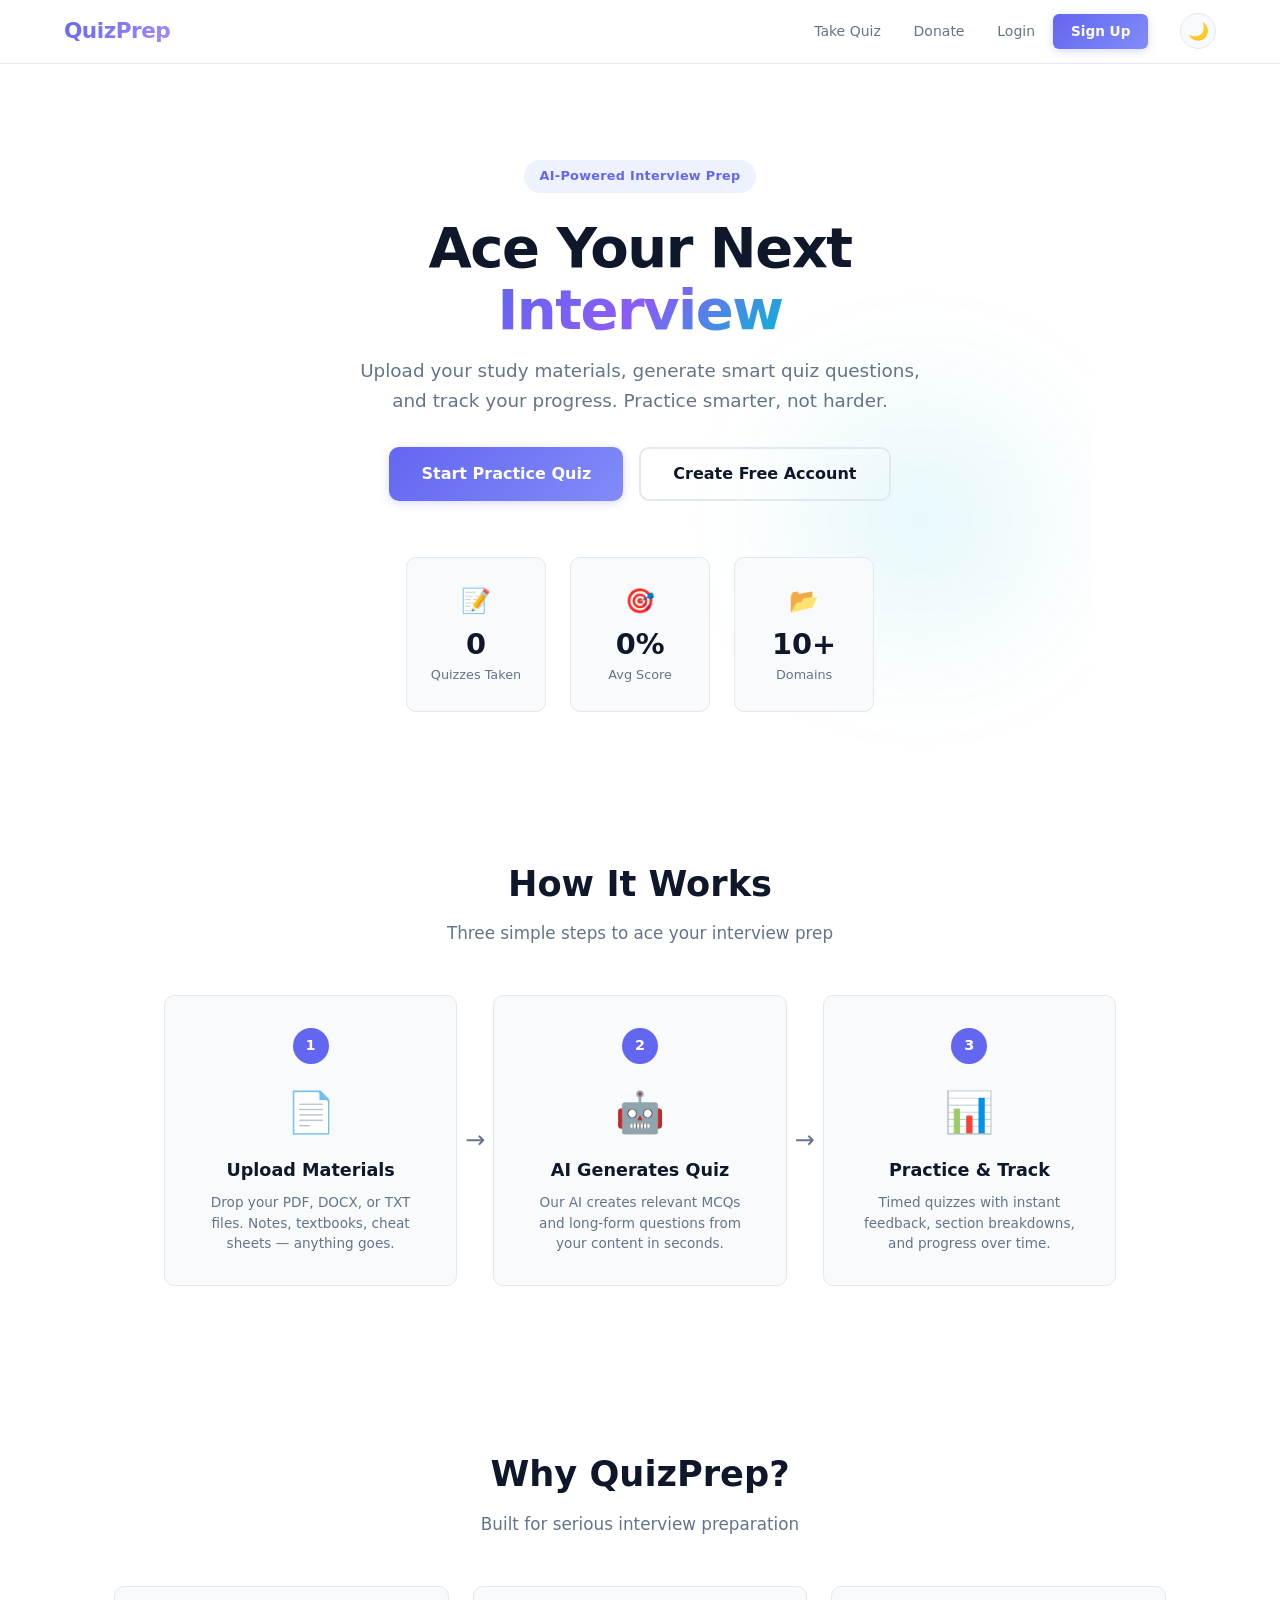
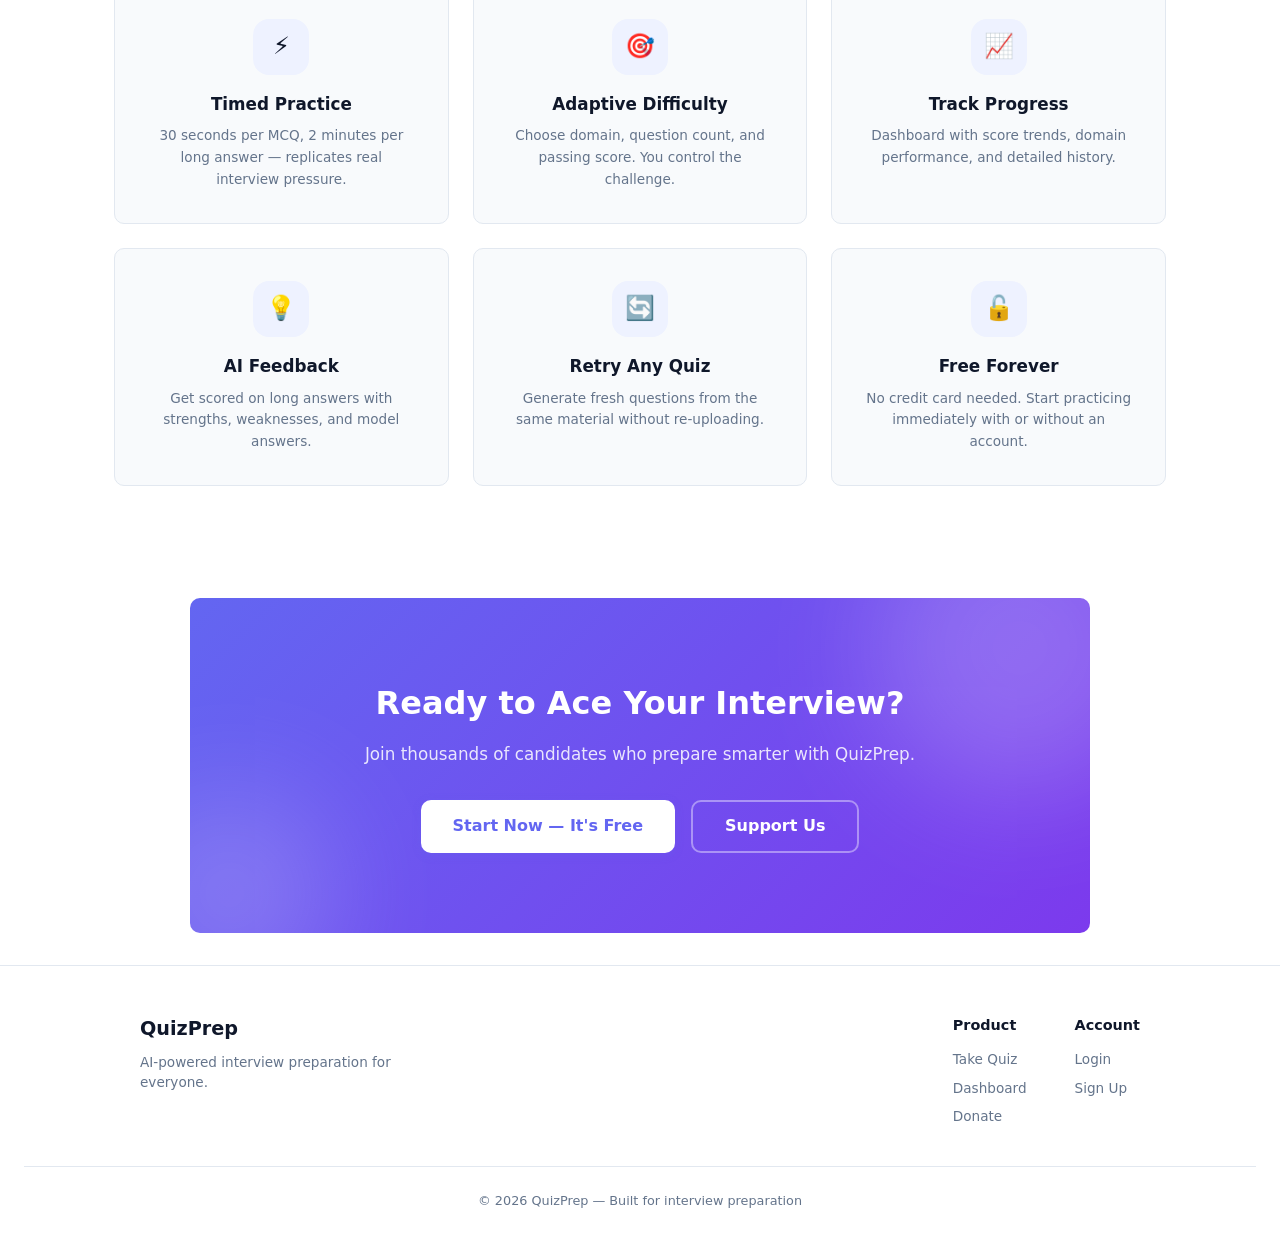
==== frontend/index.html @ 594265dc "Initial commit - QuizPrep application" ====
<!DOCTYPE html>
<html lang="en">
<head>
    <meta charset="UTF-8">
    <meta name="viewport" content="width=device-width, initial-scale=1.0">
    <title>QuizPrep — Ace Your Interviews</title>
    <link rel="stylesheet" href="css/style.css?v=4">
</head>
<body>
    <nav class="navbar">
        <div class="nav-container">
            <a href="/" class="nav-brand">QuizPrep</a>
            <div class="nav-links">
                <a href="pages/quiz.html" class="nav-link">Take Quiz</a>
                <a href="pages/dashboard.html" class="nav-link" id="navDashboard" style="display:none">Dashboard</a>
                <a href="pages/donate.html" class="nav-link">Donate</a>
                <a href="pages/login.html" class="nav-link" id="navLogin">Login</a>
                <a href="pages/register.html" class="nav-link btn btn-primary" id="navRegister">Sign Up</a>
                <button class="nav-link" id="navLogout" style="display:none" onclick="handleLogout()">Logout</button>
            </div>
            <button class="theme-toggle" id="themeToggle" aria-label="Toggle theme">🌙</button>
            <button class="mobile-menu-btn" id="mobileMenuBtn">☰</button>
        </div>
    </nav>

    <main>
        <section class="hero">
            <div class="hero-bg">
                <div class="hero-blob hero-blob-1"></div>
                <div class="hero-blob hero-blob-2"></div>
                <div class="hero-blob hero-blob-3"></div>
            </div>
            <div class="hero-content">
                <div class="hero-badge">AI-Powered Interview Prep</div>
                <h1>Ace Your Next<br><span class="gradient-text">Interview</span></h1>
                <div class="welcome-message" id="welcomeMsg" style="display:none">
                    <p class="welcome-text">Welcome back, <strong id="welcomeName"></strong>!</p>
                </div>
                <p class="hero-subtitle">Upload your study materials, generate smart quiz questions, and track your progress. Practice smarter, not harder.</p>
                <div class="hero-actions">
                    <a href="pages/quiz.html" class="btn btn-primary btn-lg">Start Practice Quiz</a>
                    <a href="pages/register.html" class="btn btn-outline btn-lg" id="signupBtn">Create Free Account</a>
                </div>
                <div class="hero-stats">
                    <div class="stat-card">
                        <div class="stat-icon">📝</div>
                        <span class="stat-number" id="totalQuizzes">0</span>
                        <span class="stat-label">Quizzes Taken</span>
                    </div>
                    <div class="stat-card">
                        <div class="stat-icon">🎯</div>
                        <span class="stat-number" id="avgScore">0%</span>
                        <span class="stat-label">Avg Score</span>
                    </div>
                    <div class="stat-card">
                        <div class="stat-icon">📂</div>
                        <span class="stat-number">10+</span>
                        <span class="stat-label">Domains</span>
                    </div>
                </div>
            </div>
        </section>

        <section class="how-it-works">
            <div class="section-header">
                <h2>How It Works</h2>
                <p>Three simple steps to ace your interview prep</p>
            </div>
            <div class="steps-grid">
                <div class="step-card reveal">
                    <div class="step-number">1</div>
                    <div class="step-icon">📄</div>
                    <h3>Upload Materials</h3>
                    <p>Drop your PDF, DOCX, or TXT files. Notes, textbooks, cheat sheets — anything goes.</p>
                </div>
                <div class="step-connector">
                    <div class="connector-line"></div>
                    <div class="connector-arrow">→</div>
                </div>
                <div class="step-card reveal">
                    <div class="step-number">2</div>
                    <div class="step-icon">🤖</div>
                    <h3>AI Generates Quiz</h3>
                    <p>Our AI creates relevant MCQs and long-form questions from your content in seconds.</p>
                </div>
                <div class="step-connector">
                    <div class="connector-line"></div>
                    <div class="connector-arrow">→</div>
                </div>
                <div class="step-card reveal">
                    <div class="step-number">3</div>
                    <div class="step-icon">📊</div>
                    <h3>Practice & Track</h3>
                    <p>Timed quizzes with instant feedback, section breakdowns, and progress over time.</p>
                </div>
            </div>
        </section>

        <section class="features reveal">
            <div class="section-header">
                <h2>Why QuizPrep?</h2>
                <p>Built for serious interview preparation</p>
            </div>
            <div class="features-grid">
                <div class="feature-card reveal">
                    <div class="feature-icon-wrap">
                        <span class="feature-icon-inner">⚡</span>
                    </div>
                    <h3>Timed Practice</h3>
                    <p>30 seconds per MCQ, 2 minutes per long answer — replicates real interview pressure.</p>
                </div>
                <div class="feature-card reveal">
                    <div class="feature-icon-wrap">
                        <span class="feature-icon-inner">🎯</span>
                    </div>
                    <h3>Adaptive Difficulty</h3>
                    <p>Choose domain, question count, and passing score. You control the challenge.</p>
                </div>
                <div class="feature-card reveal">
                    <div class="feature-icon-wrap">
                        <span class="feature-icon-inner">📈</span>
                    </div>
                    <h3>Track Progress</h3>
                    <p>Dashboard with score trends, domain performance, and detailed history.</p>
                </div>
                <div class="feature-card reveal">
                    <div class="feature-icon-wrap">
                        <span class="feature-icon-inner">💡</span>
                    </div>
                    <h3>AI Feedback</h3>
                    <p>Get scored on long answers with strengths, weaknesses, and model answers.</p>
                </div>
                <div class="feature-card reveal">
                    <div class="feature-icon-wrap">
                        <span class="feature-icon-inner">🔄</span>
                    </div>
                    <h3>Retry Any Quiz</h3>
                    <p>Generate fresh questions from the same material without re-uploading.</p>
                </div>
                <div class="feature-card reveal">
                    <div class="feature-icon-wrap">
                        <span class="feature-icon-inner">🔓</span>
                    </div>
                    <h3>Free Forever</h3>
                    <p>No credit card needed. Start practicing immediately with or without an account.</p>
                </div>
            </div>
        </section>

        <section class="cta-section reveal">
            <div class="cta-bg">
                <div class="cta-blob cta-blob-1"></div>
                <div class="cta-blob cta-blob-2"></div>
            </div>
            <div class="cta-content">
                <h2>Ready to Ace Your Interview?</h2>
                <p>Join thousands of candidates who prepare smarter with QuizPrep.</p>
                <div class="cta-actions">
                    <a href="pages/quiz.html" class="btn btn-primary btn-lg">Start Now — It's Free</a>
                    <a href="pages/donate.html" class="btn btn-outline btn-lg">Support Us</a>
                </div>
            </div>
        </section>
    </main>

    <footer class="footer">
        <div class="footer-content">
            <div class="footer-brand">
                <h3>QuizPrep</h3>
                <p>AI-powered interview preparation for everyone.</p>
            </div>
            <div class="footer-links">
                <div class="footer-col">
                    <h4>Product</h4>
                    <a href="pages/quiz.html">Take Quiz</a>
                    <a href="pages/dashboard.html">Dashboard</a>
                    <a href="pages/donate.html">Donate</a>
                </div>
                <div class="footer-col">
                    <h4>Account</h4>
                    <a href="pages/login.html">Login</a>
                    <a href="pages/register.html">Sign Up</a>
                </div>
            </div>
        </div>
        <div class="footer-bottom">
            <p>&copy; 2026 QuizPrep — Built for interview preparation</p>
        </div>
    </footer>

    <div id="toastContainer" class="toast-container"></div>
    <script src="js/api.js?v=4"></script>
    <script src="js/toast.js?v=4"></script>
    <script src="js/auth.js?v=4"></script>
    <script src="js/app.js?v=4"></script>
</body>
</html>
---- frontend/css/style.css ----
:root {
    --bg: #ffffff;
    --bg-secondary: #f8fafc;
    --bg-tertiary: #f1f5f9;
    --text: #0f172a;
    --text-secondary: #64748b;
    --text-muted: #94a3b8;
    --primary: #6366f1;
    --primary-hover: #4f46e5;
    --primary-light: #eef2ff;
    --primary-subtle: rgba(99, 102, 241, 0.08);
    --border: #e2e8f0;
    --border-light: #f1f5f9;
    --success: #10b981;
    --success-light: #d1fae5;
    --danger: #ef4444;
    --danger-light: #fee2e2;
    --warning: #f59e0b;
    --warning-light: #fef3c7;
    --info: #06b6d4;
    --shadow-sm: 0 1px 2px rgba(0,0,0,0.05);
    --shadow: 0 1px 3px rgba(0,0,0,0.08), 0 1px 2px rgba(0,0,0,0.04);
    --shadow-md: 0 4px 6px rgba(0,0,0,0.07), 0 2px 4px rgba(0,0,0,0.04);
    --shadow-lg: 0 10px 25px rgba(0,0,0,0.08), 0 4px 10px rgba(0,0,0,0.04);
    --shadow-xl: 0 20px 50px rgba(0,0,0,0.1), 0 8px 20px rgba(0,0,0,0.06);
    --radius-sm: 6px;
    --radius: 10px;
    --radius-lg: 16px;
    --radius-xl: 24px;
    --font: 'Inter', 'Segoe UI', system-ui, -apple-system, sans-serif;
    --nav-height: 64px;
    --transition: 0.2s cubic-bezier(0.4, 0, 0.2, 1);
}

[data-theme="dark"] {
    --bg: #0b1121;
    --bg-secondary: #131c31;
    --bg-tertiary: #1a2642;
    --text: #e2e8f0;
    --text-secondary: #94a3b8;
    --text-muted: #64748b;
    --primary: #818cf8;
    --primary-hover: #6366f1;
    --primary-light: #1e1b4b;
    --primary-subtle: rgba(129, 140, 248, 0.08);
    --border: #1e293b;
    --border-light: #1a1f35;
    --shadow-sm: 0 1px 2px rgba(0,0,0,0.2);
    --shadow: 0 1px 3px rgba(0,0,0,0.3), 0 1px 2px rgba(0,0,0,0.2);
    --shadow-md: 0 4px 6px rgba(0,0,0,0.3), 0 2px 4px rgba(0,0,0,0.2);
    --shadow-lg: 0 10px 25px rgba(0,0,0,0.3), 0 4px 10px rgba(0,0,0,0.2);
    --shadow-xl: 0 20px 50px rgba(0,0,0,0.4), 0 8px 20px rgba(0,0,0,0.3);
}

* { margin: 0; padding: 0; box-sizing: border-box; }

body {
    font-family: var(--font);
    background: var(--bg);
    color: var(--text);
    line-height: 1.6;
    -webkit-font-smoothing: antialiased;
    -moz-osx-font-smoothing: grayscale;
    transition: background var(--transition), color var(--transition);
    min-height: 100vh;
}

::selection {
    background: var(--primary);
    color: #fff;
}

a { color: var(--primary); text-decoration: none; transition: color var(--transition); }
a:hover { color: var(--primary-hover); }

img { max-width: 100%; height: auto; }

/* Navbar */
.navbar {
    background: rgba(255,255,255,0.7);
    border-bottom: 1px solid var(--border);
    position: sticky;
    top: 0;
    z-index: 100;
    backdrop-filter: blur(16px) saturate(180%);
    -webkit-backdrop-filter: blur(16px) saturate(180%);
    height: var(--nav-height);
    display: flex;
    align-items: center;
}

[data-theme="dark"] .navbar {
    background: rgba(11, 17, 33, 0.7);
}

.nav-container {
    max-width: 1200px;
    margin: 0 auto;
    padding: 0 1.5rem;
    width: 100%;
    display: flex;
    align-items: center;
    gap: 2rem;
}

.nav-brand {
    font-size: 1.35rem;
    font-weight: 800;
    background: linear-gradient(135deg, var(--primary), #a78bfa);
    -webkit-background-clip: text;
    -webkit-text-fill-color: transparent;
    background-clip: text;
    letter-spacing: -0.5px;
}

.nav-links {
    display: flex;
    align-items: center;
    gap: 0.25rem;
    margin-left: auto;
}

.nav-link {
    color: var(--text-secondary);
    font-size: 0.875rem;
    font-weight: 500;
    padding: 0.5rem 0.9rem;
    border-radius: var(--radius-sm);
    border: none;
    background: none;
    cursor: pointer;
    transition: all var(--transition);
    text-decoration: none;
}

.nav-link:hover {
    color: var(--text);
    background: var(--primary-subtle);
}

.nav-link.btn-primary {
    color: #fff;
    padding: 0.5rem 1.1rem;
    font-size: 0.85rem;
    font-weight: 600;
}

.theme-toggle {
    background: var(--bg-secondary);
    border: 1px solid var(--border);
    border-radius: 50%;
    width: 36px;
    height: 36px;
    cursor: pointer;
    font-size: 1.05rem;
    display: flex;
    align-items: center;
    justify-content: center;
    transition: all var(--transition);
    flex-shrink: 0;
}

.theme-toggle:hover {
    background: var(--bg-tertiary);
    transform: rotate(15deg);
}

[data-theme="dark"] .theme-toggle:hover {
    transform: rotate(-15deg);
}

.mobile-menu-btn {
    display: none;
    background: none;
    border: none;
    font-size: 1.5rem;
    cursor: pointer;
    color: var(--text);
}

/* Buttons */
.btn {
    display: inline-flex;
    align-items: center;
    justify-content: center;
    gap: 0.5rem;
    padding: 0.6rem 1.4rem;
    border-radius: var(--radius-sm);
    font-size: 0.9rem;
    font-weight: 600;
    cursor: pointer;
    border: none;
    transition: all var(--transition);
    text-decoration: none;
    line-height: 1.4;
    position: relative;
    overflow: hidden;
}

.btn:active {
    transform: scale(0.97);
}

.btn-primary {
    background: linear-gradient(135deg, var(--primary), #818cf8);
    color: #fff;
    box-shadow: 0 2px 8px rgba(99, 102, 241, 0.25);
}

.btn-primary:hover {
    background: linear-gradient(135deg, var(--primary-hover), var(--primary));
    transform: translateY(-1px);
    box-shadow: 0 4px 14px rgba(99, 102, 241, 0.35);
}

.btn-outline {
    background: transparent;
    border: 2px solid var(--border);
    color: var(--text);
}

.btn-outline:hover {
    border-color: var(--primary);
    color: var(--primary);
    background: var(--primary-subtle);
    transform: translateY(-1px);
}

.btn-lg {
    padding: 0.85rem 2rem;
    font-size: 1rem;
    border-radius: var(--radius);
}

.btn-block { width: 100%; }
.btn-small { padding: 0.35rem 0.8rem; font-size: 0.8rem; border-radius: 5px; }

.btn:disabled {
    opacity: 0.6;
    cursor: not-allowed;
    transform: none !important;
}

/* Ensure minimum touch target size on mobile */
@media (pointer: coarse) {
    .btn, .nav-link, .mcq-option, .amount-btn, .theme-toggle, select, input, textarea {
        min-height: 44px;
        touch-action: manipulation;
    }
    .nav-link {
        padding: 0.6rem 0.9rem;
    }
    .mcq-option {
        padding: 0.85rem 1rem;
    }
    .amount-btn {
        padding: 0.8rem 0.3rem;
    }
}

/* Scroll Reveal */
.reveal {
    opacity: 0;
    transform: translateY(30px);
    transition: opacity 0.6s ease, transform 0.6s ease;
}

.reveal.visible {
    opacity: 1;
    transform: translateY(0);
}

/* Section Header */
.section-header {
    text-align: center;
    margin-bottom: 3rem;
}

.section-header h2 {
    font-size: 2.2rem;
    font-weight: 800;
    margin-bottom: 0.5rem;
}

.section-header p {
    color: var(--text-secondary);
    font-size: 1.05rem;
}

/* Hero */
.hero {
    position: relative;
    text-align: center;
    padding: 6rem 1.5rem 4rem;
    max-width: 900px;
    margin: 0 auto;
    overflow: hidden;
}

.hero-bg {
    position: absolute;
    inset: -50%;
    z-index: 0;
    pointer-events: none;
}

.hero-blob {
    position: absolute;
    border-radius: 50%;
    filter: blur(80px);
    opacity: 0.15;
}

.hero-blob-1 {
    width: 400px;
    height: 400px;
    background: var(--primary);
    top: -100px;
    left: -100px;
    animation: blob-float 8s ease-in-out infinite;
}

.hero-blob-2 {
    width: 300px;
    height: 300px;
    background: #8b5cf6;
    bottom: -50px;
    right: -50px;
    animation: blob-float 10s ease-in-out infinite reverse;
}

.hero-blob-3 {
    width: 200px;
    height: 200px;
    background: #06b6d4;
    top: 50%;
    left: 60%;
    animation: blob-float 12s ease-in-out infinite 2s;
}

@keyframes blob-float {
    0%, 100% { transform: translate(0, 0) scale(1); }
    33% { transform: translate(30px, -30px) scale(1.1); }
    66% { transform: translate(-20px, 20px) scale(0.9); }
}

.hero-content {
    position: relative;
    z-index: 1;
}

.hero-badge {
    display: inline-flex;
    align-items: center;
    gap: 0.4rem;
    padding: 0.4rem 1rem;
    border-radius: 50px;
    font-size: 0.8rem;
    font-weight: 600;
    background: var(--primary-light);
    color: var(--primary);
    margin-bottom: 1.5rem;
    letter-spacing: 0.3px;
}

.hero h1 {
    font-size: 3.5rem;
    font-weight: 800;
    line-height: 1.1;
    letter-spacing: -1.5px;
    margin-bottom: 1rem;
}

.gradient-text {
    background: linear-gradient(135deg, var(--primary), #8b5cf6, #06b6d4);
    -webkit-background-clip: text;
    -webkit-text-fill-color: transparent;
    background-clip: text;
}

.welcome-message {
    margin-bottom: 0.5rem;
    animation: fade-slide-in 0.5s ease;
}

@keyframes fade-slide-in {
    from { opacity: 0; transform: translateY(-10px); }
    to { opacity: 1; transform: translateY(0); }
}

.welcome-text {
    font-size: 1.15rem;
    color: var(--primary);
    font-weight: 500;
}

.welcome-text strong {
    font-weight: 700;
}

.hero-subtitle {
    font-size: 1.15rem;
    color: var(--text-secondary);
    margin-bottom: 2rem;
    max-width: 580px;
    margin-left: auto;
    margin-right: auto;
    line-height: 1.6;
}

.hero-actions {
    display: flex;
    gap: 1rem;
    justify-content: center;
    flex-wrap: wrap;
    margin-bottom: 3.5rem;
}

.hero-stats {
    display: flex;
    gap: 1.5rem;
    justify-content: center;
    flex-wrap: wrap;
}

.stat-card {
    background: var(--bg-secondary);
    border: 1px solid var(--border);
    border-radius: var(--radius);
    padding: 1.25rem 2rem;
    text-align: center;
    min-width: 140px;
    transition: all 0.3s ease;
}

.stat-card:hover {
    transform: translateY(-2px);
    box-shadow: var(--shadow);
    border-color: var(--primary);
}

.stat-icon {
    font-size: 1.5rem;
    margin-bottom: 0.4rem;
}

.stat-number {
    display: block;
    font-size: 1.8rem;
    font-weight: 800;
    color: var(--text);
    line-height: 1.2;
}

.stat-label {
    font-size: 0.8rem;
    color: var(--text-secondary);
}

/* How It Works */
.how-it-works {
    padding: 5rem 1.5rem;
    max-width: 1000px;
    margin: 0 auto;
}

.steps-grid {
    display: flex;
    align-items: center;
    justify-content: center;
    gap: 0;
}

.step-card {
    flex: 1;
    background: var(--bg-secondary);
    border: 1px solid var(--border);
    border-radius: var(--radius);
    padding: 2rem;
    text-align: center;
    position: relative;
    transition: all 0.3s ease;
}

.step-card:hover {
    transform: translateY(-4px);
    box-shadow: var(--shadow-lg);
    border-color: var(--primary);
}

.step-number {
    width: 36px;
    height: 36px;
    border-radius: 50%;
    background: var(--primary);
    color: #fff;
    font-size: 0.9rem;
    font-weight: 700;
    display: flex;
    align-items: center;
    justify-content: center;
    margin: 0 auto 1rem;
}

.step-icon {
    font-size: 2.5rem;
    margin-bottom: 0.75rem;
}

.step-card h3 {
    font-size: 1.1rem;
    margin-bottom: 0.5rem;
}

.step-card p {
    font-size: 0.85rem;
    color: var(--text-secondary);
    line-height: 1.5;
}

.step-connector {
    display: flex;
    flex-direction: column;
    align-items: center;
    padding: 0 0.5rem;
    color: var(--text-secondary);
    font-size: 1.2rem;
    flex-shrink: 0;
}

.connector-line {
    width: 2px;
    height: 30px;
    background: var(--border);
    display: none;
}

.connector-arrow {
    font-size: 1.5rem;
}

/* Features */
.features {
    padding: 5rem 1.5rem;
    max-width: 1100px;
    margin: 0 auto;
}

.features-grid {
    display: grid;
    grid-template-columns: repeat(auto-fit, minmax(280px, 1fr));
    gap: 1.5rem;
}

.feature-card {
    background: var(--bg-secondary);
    border: 1px solid var(--border);
    border-radius: var(--radius);
    padding: 2rem;
    text-align: center;
    transition: all 0.3s ease;
    position: relative;
    overflow: hidden;
}

.feature-card::before {
    content: '';
    position: absolute;
    top: 0;
    left: 0;
    right: 0;
    height: 3px;
    background: linear-gradient(90deg, var(--primary), #8b5cf6);
    transform: scaleX(0);
    transition: transform 0.3s ease;
    transform-origin: left;
}

.feature-card:hover::before {
    transform: scaleX(1);
}

.feature-card:hover {
    transform: translateY(-4px);
    box-shadow: var(--shadow-lg);
}

.feature-icon-wrap {
    width: 56px;
    height: 56px;
    border-radius: 16px;
    background: var(--primary-light);
    display: flex;
    align-items: center;
    justify-content: center;
    margin: 0 auto 1rem;
    transition: all 0.3s ease;
}

.feature-card:hover .feature-icon-wrap {
    background: var(--primary);
    transform: scale(1.1) rotate(-5deg);
}

.feature-icon-inner {
    font-size: 1.5rem;
    transition: all 0.3s ease;
}

.feature-card:hover .feature-icon-inner {
    filter: brightness(10);
}

.feature-card h3 {
    font-size: 1.05rem;
    margin-bottom: 0.5rem;
}

.feature-card p {
    font-size: 0.85rem;
    color: var(--text-secondary);
    line-height: 1.6;
}

/* CTA */
.cta-section {
    position: relative;
    text-align: center;
    padding: 5rem 1.5rem;
    margin: 2rem 1.5rem;
    border-radius: var(--radius);
    overflow: hidden;
    background: linear-gradient(135deg, var(--primary), #7c3aed);
    max-width: 900px;
    margin-left: auto;
    margin-right: auto;
}

.cta-bg {
    position: absolute;
    inset: 0;
    pointer-events: none;
    overflow: hidden;
}

.cta-blob {
    position: absolute;
    border-radius: 50%;
    filter: blur(60px);
    opacity: 0.2;
}

.cta-blob-1 {
    width: 300px;
    height: 300px;
    background: #fff;
    top: -100px;
    right: -80px;
    animation: blob-float 8s ease-in-out infinite;
}

.cta-blob-2 {
    width: 200px;
    height: 200px;
    background: #fff;
    bottom: -60px;
    left: -60px;
    animation: blob-float 10s ease-in-out infinite reverse;
}

.cta-content {
    position: relative;
    z-index: 1;
}

.cta-content h2 {
    font-size: 2rem;
    color: #fff;
    margin-bottom: 0.75rem;
}

.cta-content p {
    color: rgba(255,255,255,0.85);
    font-size: 1.05rem;
    margin-bottom: 2rem;
}

.cta-actions {
    display: flex;
    gap: 1rem;
    justify-content: center;
    flex-wrap: wrap;
}

.cta-section .btn-primary {
    background: #fff;
    color: var(--primary);
}

.cta-section .btn-primary:hover {
    background: rgba(255,255,255,0.9);
    transform: translateY(-2px);
    box-shadow: 0 8px 25px rgba(0,0,0,0.2);
}

.cta-section .btn-outline {
    border-color: rgba(255,255,255,0.4);
    color: #fff;
}

.cta-section .btn-outline:hover {
    border-color: #fff;
    background: rgba(255,255,255,0.1);
}

/* Footer */
.footer {
    border-top: 1px solid var(--border);
    padding: 3rem 1.5rem 1.5rem;
}

.footer-content {
    max-width: 1000px;
    margin: 0 auto;
    display: flex;
    justify-content: space-between;
    gap: 3rem;
    flex-wrap: wrap;
    margin-bottom: 2rem;
}

.footer-brand h3 {
    font-size: 1.2rem;
    margin-bottom: 0.4rem;
}

.footer-brand p {
    font-size: 0.85rem;
    color: var(--text-secondary);
    max-width: 260px;
    line-height: 1.5;
}

.footer-links {
    display: flex;
    gap: 3rem;
}

.footer-col h4 {
    font-size: 0.9rem;
    margin-bottom: 0.75rem;
    color: var(--text);
}

.footer-col a {
    display: block;
    font-size: 0.85rem;
    color: var(--text-secondary);
    text-decoration: none;
    margin-bottom: 0.4rem;
    transition: color 0.2s;
}

.footer-col a:hover {
    color: var(--primary);
}

.footer-bottom {
    text-align: center;
    padding-top: 1.5rem;
    border-top: 1px solid var(--border);
    color: var(--text-secondary);
    font-size: 0.8rem;
}

@media (max-width: 768px) {
    .hero h1 {
        font-size: 2.2rem;
    }

    .steps-grid {
        flex-direction: column;
    }

    .step-connector {
        flex-direction: row;
        padding: 0.5rem 0;
    }

    .connector-line {
        width: 30px;
        height: 2px;
        display: block;
    }

    .connector-arrow {
        transform: rotate(0deg);
    }

    .footer-content {
        flex-direction: column;
        text-align: center;
    }

    .footer-links {
        justify-content: center;
    }

    .cta-section {
        margin: 2rem 1rem;
        padding: 3rem 1.5rem;
    }

    .stat-card {
        min-width: 100px;
        padding: 1rem 1.25rem;
    }

    .hero-stats {
        gap: 0.75rem;
    }

    .features-grid {
        grid-template-columns: 1fr;
    }

    .nav-links { display: none; }
    .nav-links.open {
        display: flex;
        flex-direction: column;
        position: absolute;
        top: 100%;
        left: 0;
        right: 0;
        background: rgba(255,255,255,0.95);
        border-bottom: 1px solid var(--border);
        padding: 0.75rem;
        box-shadow: var(--shadow-lg);
        backdrop-filter: blur(16px);
        gap: 0.25rem;
    }
    [data-theme="dark"] .nav-links.open {
        background: rgba(11, 17, 33, 0.95);
    }
    .nav-links.open .nav-link {
        padding: 0.65rem 0.9rem;
        width: 100%;
        text-align: left;
        border-radius: var(--radius-sm);
    }
    .nav-links.open .nav-link.btn-primary {
        width: auto;
        text-align: center;
        margin-top: 0.25rem;
    }
    .mobile-menu-btn { display: block; }
    .hero { padding: 3rem 1rem 2rem; }
    .hero h1 { font-size: 2rem; }
    .hero-stats { gap: 1.5rem; flex-wrap: wrap; }
    .result-stats { grid-template-columns: 1fr; }
    .section-bar-name { width: 100px; }
    .dashboard-grid { grid-template-columns: 1fr; }
    .result-actions { flex-direction: column; align-items: stretch; }
    .result-actions .btn { width: 100%; }
    .score-ring-container { width: 160px; height: 160px; }
    .result-hero h1 { font-size: 1.5rem; }
    .setup-card { padding: 1.5rem; }
    .quiz-card { padding: 1.5rem; }
    .donate-card { padding: 1.5rem; }
    .auth-card { padding: 1.5rem; }
    .auth-card h1 { font-size: 1.35rem; }
    .file-drop-zone { padding: 1.5rem; }
    .section-bar-item { flex-wrap: wrap; gap: 0.4rem; }
    .section-bar-name { width: 100%; font-size: 0.8rem; }
    .section-bar-track { width: 100%; order: 1; }
    .section-bar-percent { order: 2; }
    .question-text { font-size: 1.05rem; }
    .mcq-option { padding: 0.75rem 0.9rem; font-size: 0.9rem; }
    .quiz-timer { font-size: 0.85rem; padding: 0.3rem 0.75rem; }
    .dash-card { padding: 1rem; }
    .dash-card-value { font-size: 1.6rem; }
    .prompt-card { padding: 2rem 1.5rem; }
    .retry-loading-card { padding: 2rem 1.5rem; }
    .donation-card { padding: 1.5rem; }
    .donate-page { min-height: calc(100vh - var(--nav-height)); }
}

@media (max-width: 480px) {
    .hero { padding: 2.5rem 1rem 1.5rem; }
    .hero h1 { font-size: 1.6rem; }
    .hero-badge { font-size: 0.7rem; padding: 0.25rem 0.75rem; }
    .hero-subtitle { font-size: 0.9rem; }
    .hero-actions { flex-direction: column; }
    .hero-actions .btn { width: 100%; }
    .hero-stats { gap: 0.5rem; }
    .hero-stats .stat-card { min-width: 80px; padding: 0.75rem 0.5rem; }
    .hero-stats .stat-number { font-size: 1.3rem; }
    .section-header h2 { font-size: 1.6rem; }
    .section-header p { font-size: 0.85rem; }
    .step-card { padding: 1.25rem; }
    .feature-card { padding: 1.25rem; }
    .cta-content h2 { font-size: 1.4rem; }
    .cta-actions { flex-direction: column; }
    .cta-actions .btn { width: 100%; }
    .setup-card h1 { font-size: 1.3rem; }
    .quiz-card { padding: 1.25rem; }
    .question-text { font-size: 1rem; }
    .long-answer-input { min-height: 100px; font-size: 0.9rem; }
    .result-hero h1 { font-size: 1.3rem; }
    .score-ring-container { width: 140px; height: 140px; }
    .score-text { font-size: 2rem; }
    .stat-value { font-size: 1.4rem; }
    .dashboard-cards { grid-template-columns: repeat(2, 1fr); }
    .quiz-table th, .quiz-table td { padding: 0.5rem; font-size: 0.75rem; }
    .amount-grid { grid-template-columns: repeat(3, 1fr); }
    .donate-card h1 { font-size: 1.4rem; }
    .coffee-icon { font-size: 2.5rem; }

    .retry-loading-card h2 { font-size: 1.1rem; }
    .retry-loading-card { padding: 1.5rem 1.25rem; }
    .answer-review-item { padding: 1rem; }
    .section-bar-item { gap: 0.3rem; }
}

@media (max-width: 360px) {
    .hero h1 { font-size: 1.35rem; }
    .hero-stats .stat-card { min-width: 70px; padding: 0.6rem 0.4rem; }
    .hero-stats .stat-number { font-size: 1.1rem; }
    .nav-container { padding: 0 0.75rem; gap: 0.75rem; }
    .nav-brand { font-size: 1.15rem; }
    .theme-toggle { width: 32px; height: 32px; font-size: 0.9rem; }
    .setup-card { padding: 1rem; }
    .setup-card h1 { font-size: 1.15rem; }
    .quiz-card { padding: 1rem; }
    .quiz-meta { flex-direction: column; gap: 0.5rem; align-items: flex-start; }
    .quiz-timer { align-self: flex-start; }
    .dashboard-cards { grid-template-columns: 1fr; }
    .amount-grid { grid-template-columns: repeat(3, 1fr); gap: 0.35rem; }
    .amount-btn { font-size: 0.8rem; padding: 0.6rem 0.2rem; }
    .qr-image { width: 160px; height: 160px; }
    .stat-card { padding: 1rem; }
    .result-stats { gap: 0.5rem; }
    .section-bar-track { height: 20px; }
    .donate-card { padding: 1.25rem; }
    .auth-card { padding: 1.25rem; }
}

@media (min-width: 769px) {
    .nav-links { display: flex !important; }
}

.auth-card .divider {
    display: flex;
    align-items: center;
    gap: 1rem;
    margin: 1.5rem 0;
    color: var(--text-muted);
    font-size: 0.8rem;
}

.auth-card .divider::before,
.auth-card .divider::after {
    content: '';
    flex: 1;
    height: 1px;
    background: var(--border);
}

/* Utility */
.center { text-align: center; }
.mt-1 { margin-top: 0.5rem; }
.mt-2 { margin-top: 1rem; }
.mt-3 { margin-top: 1.5rem; }
.mt-4 { margin-top: 2rem; }
.mb-1 { margin-bottom: 0.5rem; }
.mb-2 { margin-bottom: 1rem; }
.mb-3 { margin-bottom: 1.5rem; }
.gap-1 { gap: 0.5rem; }
.gap-2 { gap: 1rem; }
.flex { display: flex; }
.flex-col { flex-direction: column; }
.items-center { align-items: center; }
.justify-center { justify-content: center; }
.justify-between { justify-content: space-between; }
.text-sm { font-size: 0.85rem; }
.text-muted { color: var(--text-secondary); }
.font-semibold { font-weight: 600; }
.truncate { overflow: hidden; text-overflow: ellipsis; white-space: nowrap; }

/* Auth Pages */
.auth-page {
    display: flex;
    align-items: center;
    justify-content: center;
    min-height: calc(100vh - var(--nav-height));
    padding: 2rem 1rem;
}

.auth-card {
    background: var(--bg-secondary);
    border: 1px solid var(--border);
    border-radius: var(--radius-xl);
    padding: 2.5rem;
    width: 100%;
    max-width: 420px;
    box-shadow: var(--shadow-xl);
}

.auth-card h1 {
    font-size: 1.6rem;
    font-weight: 800;
    margin-bottom: 0.25rem;
    text-align: center;
}

.auth-subtitle {
    text-align: center;
    color: var(--text-secondary);
    font-size: 0.9rem;
    margin-bottom: 1.5rem;
}

.auth-form {
    display: flex;
    flex-direction: column;
    gap: 1rem;
}

/* Form Groups */
.form-group {
    display: flex;
    flex-direction: column;
    gap: 0.35rem;
}

.form-group label {
    font-size: 0.85rem;
    font-weight: 600;
    color: var(--text);
}

.form-group input,
.form-group select,
.form-group textarea {
    padding: 0.7rem 0.9rem;
    border-radius: var(--radius-sm);
    border: 1px solid var(--border);
    background: var(--bg);
    color: var(--text);
    font-size: 0.95rem;
    transition: all var(--transition);
}

.form-group input:focus,
.form-group select:focus,
.form-group textarea:focus {
    outline: none;
    border-color: var(--primary);
    box-shadow: 0 0 0 3px var(--primary-subtle);
}

.form-hint { font-size: 0.75rem; color: var(--text-secondary); }

.form-error {
    color: var(--danger);
    font-size: 0.85rem;
    min-height: 1.2em;
}

.form-checkbox label {
    display: flex;
    align-items: center;
    gap: 0.5rem;
    font-size: 0.85rem;
    cursor: pointer;
}

.form-checkbox input[type="checkbox"] {
    width: 16px;
    height: 16px;
    accent-color: var(--primary);
}

.auth-footer {
    text-align: center;
    margin-top: 1.5rem;
    font-size: 0.85rem;
    color: var(--text-secondary);
}

.auth-guest {
    text-align: center;
    margin-top: 0.75rem;
    font-size: 0.85rem;
}

/* Quiz Setup */
.quiz-setup {
    max-width: 600px;
    margin: 2rem auto;
    padding: 0 1rem;
}

.setup-card {
    background: var(--bg-secondary);
    border: 1px solid var(--border);
    border-radius: var(--radius-lg);
    padding: 2.5rem;
    box-shadow: var(--shadow-lg);
}

.setup-card h1 {
    font-size: 1.6rem;
    font-weight: 800;
    margin-bottom: 1.5rem;
}

.file-drop-zone {
    border: 2px dashed var(--border);
    border-radius: var(--radius);
    padding: 2.5rem;
    text-align: center;
    cursor: pointer;
    transition: all var(--transition);
    background: var(--bg);
}

.file-drop-zone:hover,
.file-drop-zone.dragover {
    border-color: var(--primary);
    background: var(--primary-subtle);
}

.file-icon { font-size: 2.5rem; display: block; margin-bottom: 0.5rem; }
.file-drop-zone p { margin-bottom: 0.25rem; color: var(--text); }
.file-drop-zone p strong { color: var(--primary); }
.file-drop-zone small { color: var(--text-muted); }

.file-info {
    display: flex;
    align-items: center;
    gap: 0.75rem;
    padding: 0.75rem 1rem;
    background: var(--primary-subtle);
    border: 1px solid var(--primary-light);
    border-radius: var(--radius-sm);
    margin-top: 0.5rem;
}

.file-info span {
    flex: 1;
    font-size: 0.9rem;
    font-weight: 500;
    color: var(--text);
    overflow: hidden;
    text-overflow: ellipsis;
    white-space: nowrap;
}

.checkbox-label {
    display: flex;
    align-items: center;
    gap: 0.5rem;
    cursor: pointer;
    font-size: 0.9rem;
    padding: 0.3rem 0;
}

.checkbox-label input[type="checkbox"] {
    width: 18px;
    height: 18px;
    accent-color: var(--primary);
}

input[type="range"] {
    width: 100%;
    accent-color: var(--primary);
    height: 6px;
    cursor: pointer;
}

.range-labels {
    display: flex;
    justify-content: space-between;
    font-size: 0.75rem;
    color: var(--text-muted);
}

/* Quiz Active */
.quiz-active {
    max-width: 700px;
    margin: 1rem auto;
    padding: 0 1rem;
}

.quiz-header {
    margin-bottom: 1.5rem;
}

.quiz-progress-bar {
    height: 4px;
    background: var(--bg-tertiary);
    border-radius: 4px;
    margin-bottom: 0.75rem;
    overflow: hidden;
}

.quiz-progress-fill {
    height: 100%;
    background: linear-gradient(90deg, var(--primary), #a78bfa);
    border-radius: 4px;
    transition: width 0.4s ease;
}

.quiz-meta {
    display: flex;
    justify-content: space-between;
    align-items: center;
    font-size: 0.9rem;
    color: var(--text-secondary);
}

.quiz-timer {
    font-weight: 700;
    font-variant-numeric: tabular-nums;
    background: var(--bg-secondary);
    padding: 0.4rem 1rem;
    border-radius: 50px;
    border: 2px solid var(--border);
    font-size: 0.95rem;
    letter-spacing: 0.5px;
    transition: all 0.3s ease;
    display: inline-flex;
    align-items: center;
    gap: 0.4rem;
}

.quiz-timer::before {
    content: '';
    width: 8px;
    height: 8px;
    border-radius: 50%;
    background: var(--primary);
    transition: background 0.3s ease;
}

.quiz-timer.warning {
    color: var(--warning);
    border-color: var(--warning);
    background: rgba(245, 158, 11, 0.08);
}
.quiz-timer.warning::before { background: var(--warning); }

.quiz-timer.danger {
    color: #ef4444;
    border-color: #ef4444;
    background: rgba(239, 68, 68, 0.08);
    animation: timer-pulse 0.8s ease-in-out infinite;
}
.quiz-timer.danger::before { background: #ef4444; animation: blink 0.4s infinite; }

@keyframes timer-pulse {
    0%, 100% { transform: scale(1); }
    50% { transform: scale(1.05); }
}

@keyframes pulse {
    0%, 100% { opacity: 1; }
    50% { opacity: 0.5; }
}

@keyframes blink {
    0%, 100% { opacity: 1; }
    50% { opacity: 0.2; }
}

.quiz-card {
    background: var(--bg-secondary);
    border: 1px solid var(--border);
    border-radius: var(--radius-lg);
    padding: 2rem;
    box-shadow: var(--shadow-lg);
}

.question-type-badge {
    display: inline-block;
    padding: 0.2rem 0.7rem;
    border-radius: 20px;
    font-size: 0.75rem;
    font-weight: 600;
    margin-bottom: 1rem;
    background: var(--primary-subtle);
    color: var(--primary);
}

.question-text {
    font-size: 1.15rem;
    margin-bottom: 1.5rem;
    line-height: 1.6;
}

.mcq-options {
    display: flex;
    flex-direction: column;
    gap: 0.75rem;
    margin-bottom: 1.5rem;
}

.mcq-option {
    display: flex;
    align-items: center;
    gap: 0.75rem;
    padding: 0.9rem 1.1rem;
    border: 2px solid var(--border);
    border-radius: var(--radius);
    cursor: pointer;
    transition: all var(--transition);
    font-size: 0.95rem;
    background: var(--bg);
}

.mcq-option:hover {
    border-color: var(--primary);
    background: var(--primary-subtle);
}

.mcq-option.selected {
    border-color: var(--primary);
    background: var(--primary-subtle);
}

.mcq-option .option-key {
    width: 28px;
    height: 28px;
    border-radius: 50%;
    background: var(--bg-tertiary);
    display: flex;
    align-items: center;
    justify-content: center;
    font-weight: 700;
    font-size: 0.8rem;
    flex-shrink: 0;
    color: var(--text-secondary);
}

.mcq-option.selected .option-key {
    background: var(--primary);
    color: #fff;
}

.long-answer-input {
    width: 100%;
    padding: 1rem;
    border-radius: var(--radius);
    border: 1px solid var(--border);
    background: var(--bg);
    color: var(--text);
    font-size: 0.95rem;
    resize: vertical;
    min-height: 120px;
    font-family: var(--font);
    transition: border-color var(--transition);
}

.long-answer-input:focus {
    outline: none;
    border-color: var(--primary);
    box-shadow: 0 0 0 3px var(--primary-subtle);
}

.question-actions {
    margin-top: 1.5rem;
    display: flex;
    justify-content: flex-end;
}

/* Timeout overlay */
.timeout-overlay {
    position: fixed;
    inset: 0;
    background: rgba(0,0,0,0.5);
    display: flex;
    align-items: center;
    justify-content: center;
    z-index: 200;
    backdrop-filter: blur(4px);
}

.timeout-card {
    background: var(--bg);
    border-radius: var(--radius-lg);
    padding: 2rem;
    text-align: center;
    box-shadow: var(--shadow-xl);
    max-width: 360px;
}

.timeout-card h3 { margin-bottom: 0.5rem; }

/* Results Page */
.results-page {
    max-width: 800px;
    margin: 2rem auto;
    padding: 0 1rem;
}

.loading-state {
    text-align: center;
    padding: 4rem 1rem;
}

.spinner {
    width: 40px;
    height: 40px;
    border: 4px solid var(--border);
    border-top-color: var(--primary);
    border-radius: 50%;
    animation: spin 0.8s linear infinite;
    margin: 0 auto 1rem;
}

@keyframes spin { to { transform: rotate(360deg); } }

.result-hero {
    text-align: center;
    padding: 2rem 0;
}

.score-ring-container {
    width: 200px;
    height: 200px;
    margin: 0 auto 1.5rem;
}

.score-ring { width: 100%; height: 100%; }

.ring-bg {
    fill: none;
    stroke: var(--bg-tertiary);
    stroke-width: 12;
}

.ring-fill {
    fill: none;
    stroke: var(--primary);
    stroke-width: 12;
    stroke-linecap: round;
    stroke-dasharray: 565.48;
    stroke-dashoffset: 565.48;
    transition: stroke-dashoffset 1.5s ease;
}

.ring-fill.pass { stroke: var(--success); }
.ring-fill.fail { stroke: var(--danger); }

.score-text {
    fill: var(--text);
    font-size: 2.5rem;
    font-weight: 800;
}

.result-hero h1 { font-size: 2rem; margin-bottom: 0.25rem; }
.result-domain { color: var(--text-secondary); margin-bottom: 1rem; }

.result-badge {
    display: inline-block;
    padding: 0.4rem 1.2rem;
    border-radius: 50px;
    font-weight: 700;
    font-size: 0.9rem;
}

.result-badge.pass {
    background: var(--success-light);
    color: var(--success);
}

.result-badge.fail {
    background: var(--danger-light);
    color: var(--danger);
}

.result-stats {
    display: grid;
    grid-template-columns: repeat(3, 1fr);
    gap: 1rem;
    margin: 2rem 0;
}

.stat-card {
    background: var(--bg-secondary);
    border: 1px solid var(--border);
    border-radius: var(--radius);
    padding: 1.5rem;
    text-align: center;
}

.stat-value {
    display: block;
    font-size: 1.8rem;
    font-weight: 800;
}

.stat-label { font-size: 0.8rem; color: var(--text-secondary); }

.result-section-breakdown,
.result-answers {
    margin: 2rem 0;
}

.result-section-breakdown h2,
.result-answers h2 {
    margin-bottom: 1rem;
    font-size: 1.3rem;
}

.section-bar-item {
    display: flex;
    align-items: center;
    gap: 1rem;
    margin-bottom: 0.75rem;
}

.section-bar-name { width: 140px; font-size: 0.85rem; font-weight: 500; }

.section-bar-track {
    flex: 1;
    height: 24px;
    background: var(--bg-tertiary);
    border-radius: 12px;
    overflow: hidden;
}

.section-bar-fill {
    height: 100%;
    border-radius: 12px;
    transition: width 1s ease;
}

.section-bar-fill.good { background: var(--success); }
.section-bar-fill.needs-work { background: var(--warning); }
.section-bar-fill.poor { background: var(--danger); }

.section-bar-percent { width: 45px; text-align: right; font-weight: 600; font-size: 0.85rem; }

.answer-review-item {
    background: var(--bg-secondary);
    border: 1px solid var(--border);
    border-radius: var(--radius);
    padding: 1.25rem;
    margin-bottom: 1rem;
}

.answer-review-item .q-text {
    font-weight: 600;
    margin-bottom: 0.5rem;
    font-size: 0.95rem;
}

.answer-review-item .q-type {
    font-size: 0.75rem;
    color: var(--text-secondary);
    margin-bottom: 0.5rem;
}

.answer-review-item .your-ans {
    font-size: 0.85rem;
    color: var(--text-secondary);
    margin-bottom: 0.25rem;
}

.answer-review-item .correct-ans {
    font-size: 0.85rem;
    color: var(--success);
    margin-bottom: 0.25rem;
}

.answer-review-item .wrong-ans {
    color: var(--danger);
}

.answer-review-item .eval-item {
    font-size: 0.8rem;
    color: var(--text-secondary);
    margin-top: 0.5rem;
}

.result-actions {
    display: flex;
    gap: 1rem;
    justify-content: center;
    flex-wrap: wrap;
    margin: 2rem 0;
}

/* Dashboard */
.dashboard-page {
    max-width: 1100px;
    margin: 2rem auto;
    padding: 0 1rem;
}

.dashboard-header {
    margin-bottom: 2rem;
}

.dashboard-header h1 { font-size: 2rem; }
.dashboard-header p { color: var(--text-secondary); }

.dashboard-cards {
    display: grid;
    grid-template-columns: repeat(auto-fit, minmax(200px, 1fr));
    gap: 1rem;
    margin-bottom: 2rem;
}

.dash-card {
    background: var(--bg-secondary);
    border: 1px solid var(--border);
    border-radius: var(--radius);
    padding: 1.5rem;
    text-align: center;
    transition: transform var(--transition), box-shadow var(--transition);
}

.dash-card:hover {
    transform: translateY(-2px);
    box-shadow: var(--shadow-md);
}

.dash-card-icon { font-size: 1.8rem; margin-bottom: 0.5rem; display: block; }
.dash-card-value { font-size: 2rem; font-weight: 800; }
.dash-card-label { font-size: 0.8rem; color: var(--text-secondary); }

.dashboard-grid {
    display: grid;
    grid-template-columns: 1fr 1fr;
    gap: 1.5rem;
    margin-bottom: 2rem;
}

.dashboard-section {
    background: var(--bg-secondary);
    border: 1px solid var(--border);
    border-radius: var(--radius-lg);
    padding: 1.5rem;
    margin-bottom: 1.5rem;
}

.dashboard-section h2 {
    font-size: 1.1rem;
    margin-bottom: 1rem;
}

.chart-container { min-height: 250px; }
.chart-container canvas { width: 100% !important; height: 250px !important; }

.quiz-table {
    width: 100%;
    border-collapse: collapse;
}

.quiz-table th {
    text-align: left;
    padding: 0.75rem;
    font-size: 0.8rem;
    color: var(--text-secondary);
    border-bottom: 2px solid var(--border);
    font-weight: 600;
}

.quiz-table td {
    padding: 0.75rem;
    border-bottom: 1px solid var(--border);
    font-size: 0.9rem;
}

.quiz-table tr:hover td {
    background: var(--primary-subtle);
}

.pass-badge {
    display: inline-block;
    padding: 0.15rem 0.6rem;
    border-radius: 12px;
    font-size: 0.75rem;
    font-weight: 600;
}

.pass-badge.pass { background: var(--success-light); color: var(--success); }
.pass-badge.fail { background: var(--danger-light); color: var(--danger); }

.login-prompt {
    text-align: center;
    padding: 4rem 1rem;
}

.prompt-card {
    background: var(--bg-secondary);
    border: 1px solid var(--border);
    border-radius: var(--radius-lg);
    padding: 3rem;
    max-width: 400px;
    margin: 0 auto;
}

.prompt-card h2 { margin-bottom: 0.5rem; }
.prompt-card p { color: var(--text-secondary); margin-bottom: 1.5rem; }
.prompt-card .btn { margin: 0.25rem; }

.table-container { overflow-x: auto; }

/* Donate Page */
.donate-page {
    display: flex;
    align-items: center;
    justify-content: center;
    min-height: calc(100vh - var(--nav-height));
    padding: 2rem 1rem;
}

.donate-card {
    background: var(--bg-secondary);
    border: 1px solid var(--border);
    border-radius: var(--radius-xl);
    padding: 2.5rem;
    width: 100%;
    max-width: 480px;
    box-shadow: var(--shadow-xl);
    text-align: center;
}

.donate-header { margin-bottom: 1.5rem; }

.coffee-icon {
    font-size: 3.5rem;
    display: block;
    margin-bottom: 0.75rem;
}

.donate-card h1 {
    font-size: 1.8rem;
    margin-bottom: 0.5rem;
}

.donate-subtitle {
    color: var(--text-secondary);
    font-size: 0.9rem;
    line-height: 1.6;
}

.donate-label {
    font-size: 0.85rem;
    font-weight: 600;
    margin-bottom: 0.75rem;
    color: var(--text);
}

.amount-grid {
    display: grid;
    grid-template-columns: repeat(5, 1fr);
    gap: 0.5rem;
    margin-bottom: 1.5rem;
}

.amount-btn {
    padding: 0.7rem 0.3rem;
    border: 2px solid var(--border);
    border-radius: var(--radius);
    background: var(--bg);
    color: var(--text);
    font-size: 0.9rem;
    font-weight: 700;
    cursor: pointer;
    transition: all var(--transition);
}

.amount-btn:hover {
    border-color: var(--primary);
    background: var(--primary-light);
}

.amount-btn.selected {
    border-color: var(--primary);
    background: var(--primary);
    color: #fff;
}

.donate-pay-section { margin-bottom: 1.5rem; }

.donate-upi-id {
    font-size: 0.75rem;
    color: var(--text-secondary);
    margin-top: 0.5rem;
    font-family: monospace;
}

.donate-qr-section {
    margin-bottom: 1.5rem;
}

.qr-image {
    width: 200px;
    height: 200px;
    border-radius: var(--radius-sm);
    border: 2px solid var(--border);
    padding: 0.5rem;
    background: #fff;
}

.qr-hint {
    font-size: 0.8rem;
    color: var(--text-secondary);
    margin-top: 0.5rem;
}

.donate-footer-note {
    font-size: 0.85rem;
    color: var(--text-secondary);
    border-top: 1px solid var(--border);
    padding-top: 1rem;
}

/* Donation Prompt */
.donation-prompt {
    margin: 2rem 0;
    display: none;
}

.donation-card {
    background: linear-gradient(135deg, var(--bg-secondary), var(--primary-light));
    border: 1px solid var(--primary);
    border-radius: var(--radius-lg);
    padding: 2rem;
    text-align: center;
    box-shadow: var(--shadow-md);
}

.donation-icon {
    font-size: 3rem;
    display: block;
    margin-bottom: 0.75rem;
}

.donation-card h3 {
    font-size: 1.3rem;
    margin-bottom: 0.5rem;
}

.donation-card p {
    color: var(--text-secondary);
    font-size: 0.9rem;
    margin-bottom: 1.25rem;
    max-width: 400px;
    margin-left: auto;
    margin-right: auto;
}

.donation-card .btn {
    font-size: 1.05rem;
    padding: 0.8rem 2rem;
}

/* Loading skeleton */
.skeleton {
    background: linear-gradient(90deg, var(--bg-tertiary) 25%, transparent 50%, var(--bg-tertiary) 75%);
    background-size: 200% 100%;
    animation: shimmer 1.5s infinite;
}

@keyframes shimmer {
    0% { background-position: 200% 0; }
    100% { background-position: -200% 0; }
}

/* Retry loading overlay */
.retry-loading-overlay {
    position: fixed;
    inset: 0;
    background: rgba(0,0,0,0.5);
    display: flex;
    align-items: center;
    justify-content: center;
    z-index: 300;
    padding: 1rem;
    backdrop-filter: blur(8px);
}

.retry-loading-card {
    background: var(--bg);
    border-radius: var(--radius-xl);
    padding: 3rem 2.5rem;
    text-align: center;
    max-width: 420px;
    width: 100%;
    box-shadow: var(--shadow-xl);
    animation: done-pop 0.4s cubic-bezier(0.175, 0.885, 0.32, 1.275);
}

.retry-spinner {
    width: 48px;
    height: 48px;
    border: 4px solid var(--border);
    border-top-color: var(--primary);
    border-radius: 50%;
    animation: retry-spin 0.8s linear infinite;
    margin: 0 auto 1.25rem;
}

@keyframes retry-spin {
    to { transform: rotate(360deg); }
}

.retry-loading-card h2 {
    font-size: 1.25rem;
    margin-bottom: 1.5rem;
}

.retry-progress-bar {
    height: 6px;
    background: var(--bg-tertiary);
    border-radius: 99px;
    overflow: hidden;
    margin-bottom: 0.75rem;
}

.retry-progress-fill {
    height: 100%;
    width: 0%;
    background: linear-gradient(90deg, var(--primary), #6366f1, var(--primary));
    background-size: 200% 100%;
    border-radius: 99px;
    transition: width 0.5s ease;
    animation: retry-shimmer 2s linear infinite;
}

@keyframes retry-shimmer {
    0% { background-position: 200% 0; }
    100% { background-position: -200% 0; }
}

.retry-status {
    font-size: 0.85rem;
    color: var(--text-secondary);
    min-height: 1.2em;
}

/* Post-quiz done overlay */
.quiz-done-overlay {
    position: fixed;
    inset: 0;
    background: rgba(0,0,0,0.6);
    display: flex;
    align-items: center;
    justify-content: center;
    z-index: 300;
    padding: 1rem;
    backdrop-filter: blur(4px);
}

.quiz-done-card {
    background: var(--bg);
    border-radius: var(--radius);
    padding: 2.5rem 2rem;
    text-align: center;
    max-width: 440px;
    width: 100%;
    box-shadow: 0 25px 60px rgba(0,0,0,0.3);
    animation: done-pop 0.4s cubic-bezier(0.175, 0.885, 0.32, 1.275);
}

@keyframes done-pop {
    0% { transform: scale(0.7); opacity: 0; }
    100% { transform: scale(1); opacity: 1; }
}

.quiz-done-icon {
    font-size: 3.5rem;
    display: block;
    margin-bottom: 0.5rem;
}

.quiz-done-card h2 {
    font-size: 1.5rem;
    margin-bottom: 0.5rem;
}

.quiz-done-card p {
    color: var(--text-secondary);
    font-size: 0.9rem;
    margin-bottom: 1.5rem;
}

.quiz-done-actions {
    display: flex;
    flex-direction: column;
    gap: 0.75rem;
}

.quiz-done-actions .btn {
    width: 100%;
    padding: 0.9rem;
    font-size: 1rem;
}

/* Toast Notifications */
.toast-container {
    position: fixed;
    top: 80px;
    right: 20px;
    z-index: 10000;
    display: flex;
    flex-direction: column;
    gap: 8px;
    max-width: 380px;
    pointer-events: none;
}

.toast {
    pointer-events: auto;
    display: flex;
    align-items: flex-start;
    gap: 10px;
    padding: 14px 16px;
    border-radius: var(--radius);
    background: var(--bg);
    border: 1px solid var(--border);
    box-shadow: var(--shadow-lg);
    animation: toast-in 0.3s ease;
    cursor: pointer;
    transition: opacity 0.3s ease, transform 0.3s ease;
}

.toast-removing {
    opacity: 0;
    transform: translateX(100%);
}

.toast-icon {
    flex-shrink: 0;
    font-size: 1.1rem;
    line-height: 1.4;
}

.toast-content {
    flex: 1;
    min-width: 0;
}

.toast-title {
    font-weight: 600;
    font-size: 0.9rem;
    color: var(--text);
    margin-bottom: 2px;
}

.toast-message {
    font-size: 0.85rem;
    color: var(--text-secondary);
    line-height: 1.4;
}

.toast-success { border-left: 4px solid var(--success); }
.toast-error { border-left: 4px solid var(--danger); }
.toast-warning { border-left: 4px solid var(--warning); }
.toast-info { border-left: 4px solid var(--info); }

@keyframes toast-in {
    from { opacity: 0; transform: translateX(100%); }
    to { opacity: 1; transform: translateX(0); }
}

/* Confetti */
.confetti-container {
    position: fixed;
    top: 0;
    left: 0;
    width: 100%;
    height: 100%;
    pointer-events: none;
    z-index: 999;
    overflow: hidden;
}

.confetti-piece {
    position: absolute;
    width: 10px;
    height: 10px;
    top: -10px;
    animation: confetti-fall 3s ease-in forwards;
}

@keyframes confetti-fall {
    0% { transform: translateY(0) rotate(0deg); opacity: 1; }
    100% { transform: translateY(100vh) rotate(720deg); opacity: 0; }
}
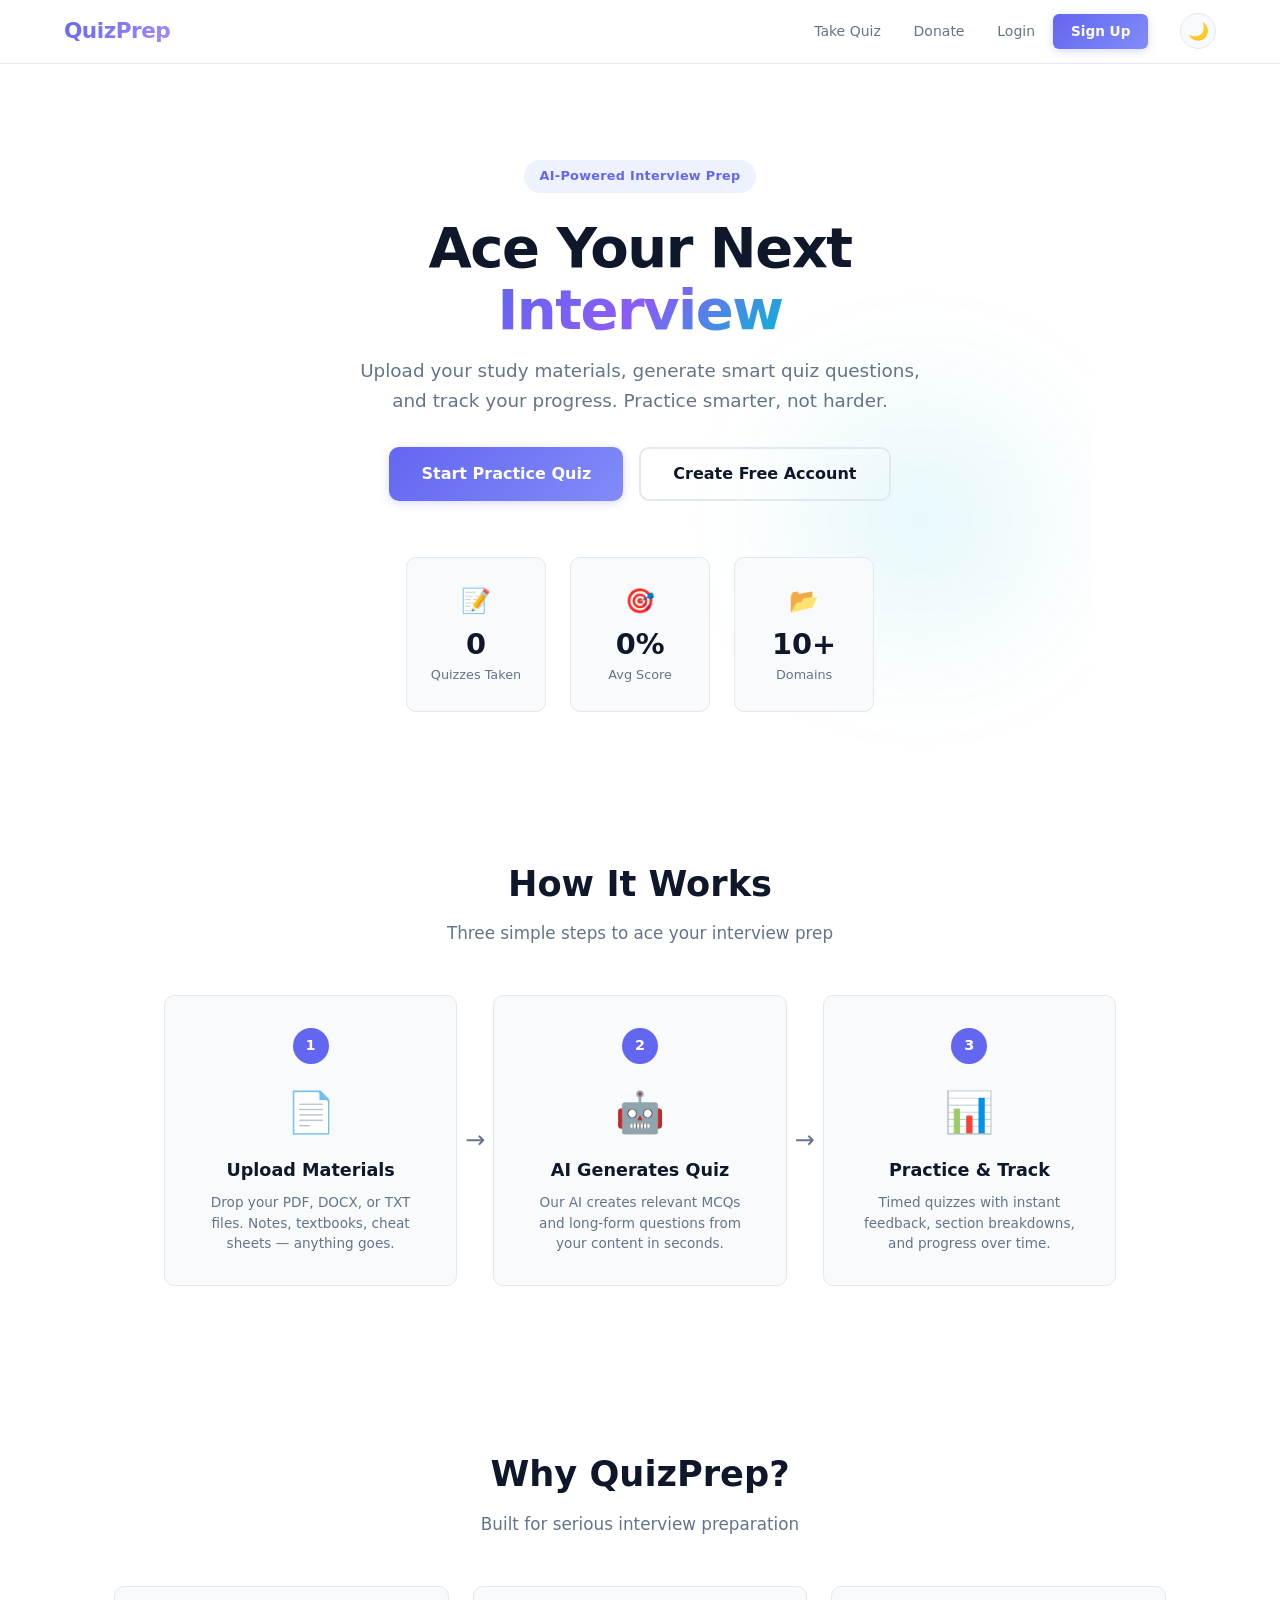
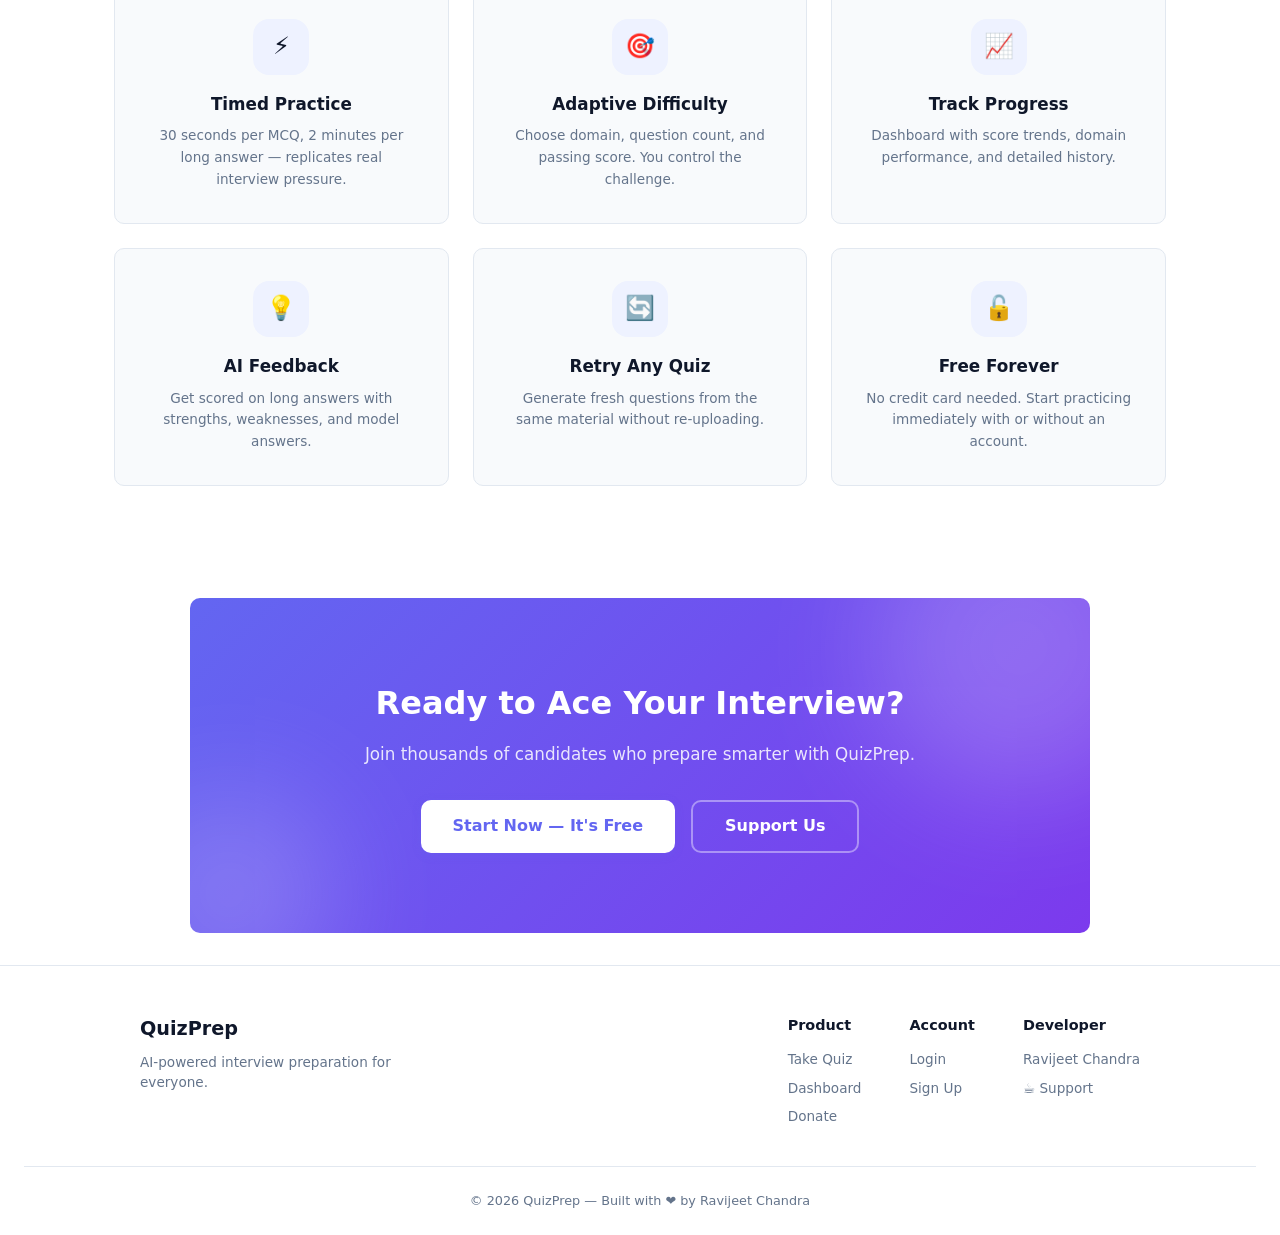
==== commit e6173a96: "Add developer credit and update README" ====
--- a/frontend/index.html
+++ b/frontend/index.html
@@ -4,12 +4,12 @@
     <meta charset="UTF-8">
     <meta name="viewport" content="width=device-width, initial-scale=1.0">
     <title>QuizPrep — Ace Your Interviews</title>
-    <link rel="stylesheet" href="css/style.css?v=4">
+    <link rel="stylesheet" href="css/style.css?v=5">
 </head>
 <body>
     <nav class="navbar">
         <div class="nav-container">
-            <a href="/" class="nav-brand">QuizPrep</a>
+            <a href="." class="nav-brand">QuizPrep</a>
             <div class="nav-links">
                 <a href="pages/quiz.html" class="nav-link">Take Quiz</a>
                 <a href="pages/dashboard.html" class="nav-link" id="navDashboard" style="display:none">Dashboard</a>
@@ -181,10 +181,15 @@
                     <a href="pages/login.html">Login</a>
                     <a href="pages/register.html">Sign Up</a>
                 </div>
+                <div class="footer-col">
+                    <h4>Developer</h4>
+                    <a href="https://github.com/ravijeetchandra" target="_blank">Ravijeet Chandra</a>
+                    <a href="pages/donate.html">☕ Support</a>
+                </div>
             </div>
         </div>
         <div class="footer-bottom">
-            <p>&copy; 2026 QuizPrep — Built for interview preparation</p>
+            <p>&copy; 2026 QuizPrep — Built with ❤️ by Ravijeet Chandra</p>
         </div>
     </footer>
 
--- a/frontend/css/style.css
+++ b/frontend/css/style.css
@@ -45,6 +45,7 @@
     --primary-subtle: rgba(129, 140, 248, 0.08);
     --border: #1e293b;
     --border-light: #1a1f35;
+    --success-light: #064e3b;
     --shadow-sm: 0 1px 2px rgba(0,0,0,0.2);
     --shadow: 0 1px 3px rgba(0,0,0,0.3), 0 1px 2px rgba(0,0,0,0.2);
     --shadow-md: 0 4px 6px rgba(0,0,0,0.3), 0 2px 4px rgba(0,0,0,0.2);
@@ -1067,6 +1068,38 @@
     min-height: 1.2em;
 }
 
+.form-success {
+    color: var(--success);
+    font-size: 0.85rem;
+    padding: 0.75rem;
+    background: var(--success-light);
+    border-radius: 8px;
+    margin-bottom: 0.5rem;
+    line-height: 1.5;
+}
+
+.form-success a {
+    color: var(--primary);
+    text-decoration: underline;
+    font-weight: 500;
+}
+
+.form-forgot {
+    text-align: right;
+    margin-top: -0.5rem;
+    margin-bottom: 0.5rem;
+}
+
+.forgot-link {
+    font-size: 0.8rem;
+    color: var(--primary);
+    text-decoration: none;
+}
+
+.forgot-link:hover {
+    text-decoration: underline;
+}
+
 .form-checkbox label {
     display: flex;
     align-items: center;
